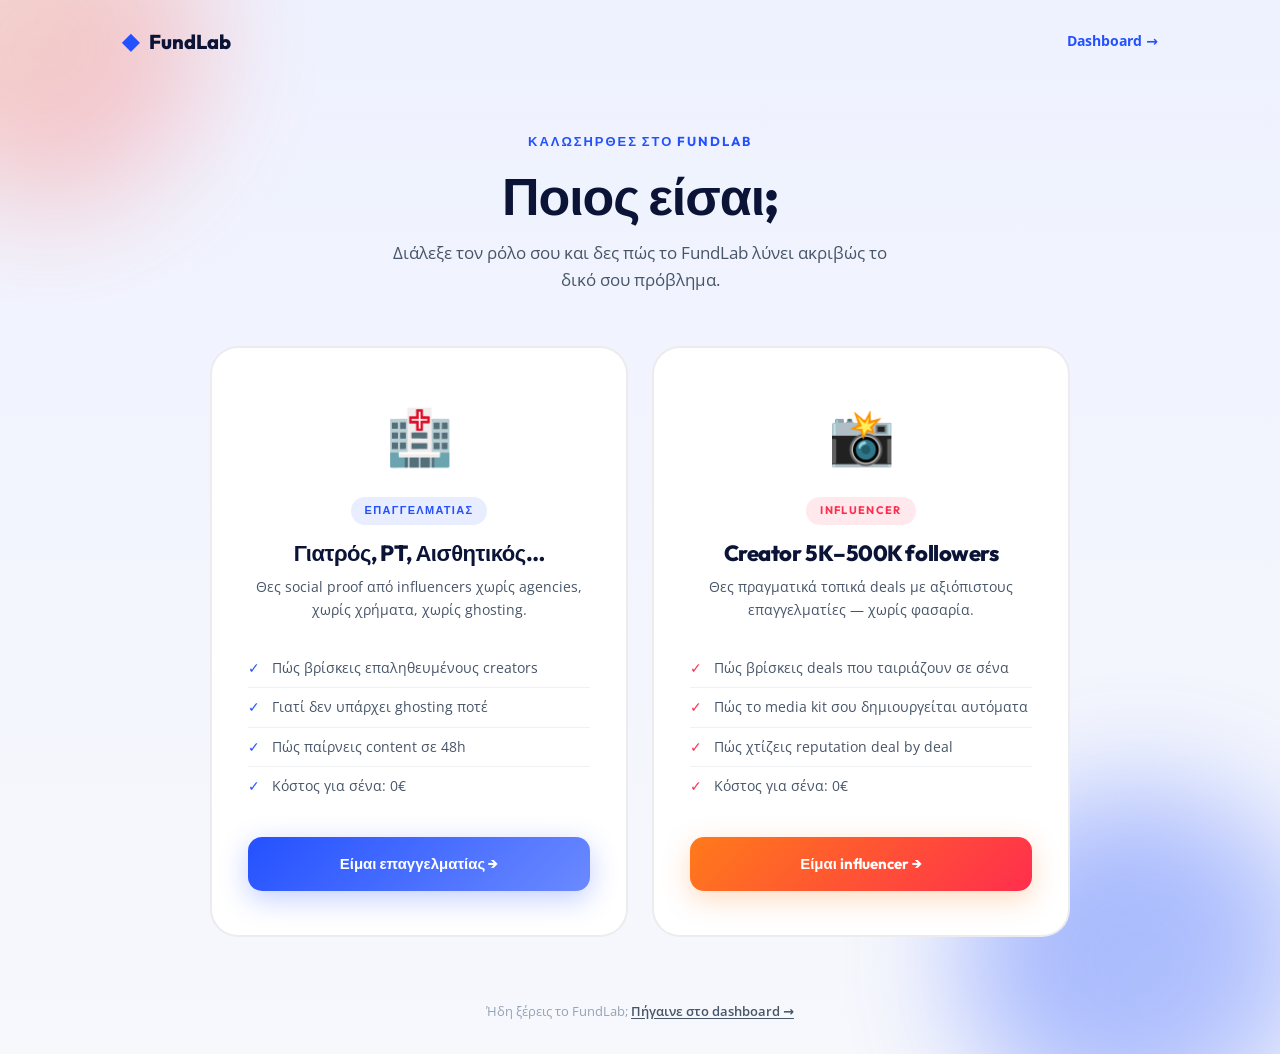
==== index.html @ 4b3912df "v1" ====
<!DOCTYPE html>
<html lang="el">
<head>
  <meta charset="UTF-8" />
  <meta name="viewport" content="width=device-width, initial-scale=1.0" />
  <title>FundLab — Επαγγελματίες & Influencers, χωρίς χρήματα</title>
  <meta name="description" content="Η πρώτη ελληνική πλατφόρμα barter μεταξύ τοπικών επαγγελματιών και influencers. Δωρεάν υπηρεσία για επαληθευμένο content. Χωρίς χρήματα, χωρίς ghosting." />
  <link rel="preconnect" href="https://fonts.googleapis.com" />
  <link rel="preconnect" href="https://fonts.gstatic.com" crossorigin />
  <link href="https://fonts.googleapis.com/css2?family=Open+Sans:wght@400;500;600;700&family=Outfit:wght@700;800&display=swap" rel="stylesheet" />
  <link rel="stylesheet" href="style.css" />
  <style>
    .choose-page {
      min-height: 100vh;
      background: linear-gradient(180deg, #eef2ff 0%, #f7f8fc 100%);
      display: flex;
      flex-direction: column;
      position: relative;
      overflow: hidden;
    }
    .choose-page .blob { position: absolute; width: 560px; height: 560px; filter: blur(60px); opacity: 0.28; pointer-events: none; }
    .choose-page .blob-1 { top: -200px; left: -200px; animation: float 12s ease-in-out infinite; }
    .choose-page .blob-2 { bottom: -220px; right: -160px; opacity: 0.42; animation: float 14s ease-in-out infinite reverse; }

    .choose-nav {
      position: relative; z-index: 2;
      display: flex; align-items: center; justify-content: space-between;
      max-width: 1100px; margin: 0 auto; width: 100%;
      padding: 24px 32px;
    }
    .choose-nav .brand { display: flex; align-items: center; gap: 10px; font-family: 'Outfit', sans-serif; font-weight: 800; font-size: 20px; color: #0b1437; text-decoration: none; }
    .choose-nav .brand-mark { color: #2451ff; font-size: 22px; }
    .choose-nav .nav-right { display: flex; align-items: center; gap: 24px; }
    .choose-nav .nav-right a { font-size: 14px; color: #475569; font-weight: 500; text-decoration: none; transition: color 0.2s; }
    .choose-nav .nav-right a:hover { color: #0b1437; }
    .choose-nav .nav-right .dash-link { color: #2451ff; font-weight: 700; }

    .choose-center {
      position: relative; z-index: 2;
      flex: 1;
      display: flex;
      flex-direction: column;
      align-items: center;
      justify-content: center;
      padding: 48px 24px 64px;
      text-align: center;
    }
    .choose-center .eyebrow {
      display: inline-block;
      font-family: 'Outfit', sans-serif;
      font-size: 13px; font-weight: 700;
      text-transform: uppercase; letter-spacing: 0.15em;
      color: #2451ff; margin-bottom: 16px;
    }
    .choose-center h1 {
      font-family: 'Outfit', sans-serif;
      font-size: clamp(30px, 4.5vw, 52px);
      font-weight: 800; color: #0b1437;
      letter-spacing: -0.02em; line-height: 1.1;
      margin-bottom: 14px;
    }
    .choose-center > p {
      font-size: 17px; color: #475569;
      max-width: 500px; margin: 0 auto 52px;
      line-height: 1.6;
    }

    .choose-cards {
      display: grid;
      grid-template-columns: 1fr 1fr;
      gap: 24px;
      max-width: 860px;
      width: 100%;
    }
    @media (max-width: 680px) { .choose-cards { grid-template-columns: 1fr; } }

    .choose-card {
      background: #fff;
      border: 2px solid rgba(15,23,42,0.08);
      border-radius: 28px;
      padding: 44px 36px;
      text-align: center;
      cursor: pointer;
      text-decoration: none;
      display: block;
      transition: all 0.25s ease;
      position: relative;
      overflow: hidden;
    }
    .choose-card::before {
      content: '';
      position: absolute; inset: -2px;
      border-radius: 30px;
      z-index: -1;
      opacity: 0;
      transition: opacity 0.3s;
    }
    .choose-card.pro::before { background: linear-gradient(135deg, #2451ff, #6b8aff); filter: blur(28px); }
    .choose-card.inf::before { background: linear-gradient(135deg, #ff7a1a, #ff2e4d); filter: blur(28px); }
    .choose-card:hover { transform: translateY(-7px); }
    .choose-card:hover::before { opacity: 0.28; }
    .choose-card.pro:hover { border-color: #2451ff; box-shadow: 0 24px 64px rgba(36,81,255,0.18); }
    .choose-card.inf:hover { border-color: #ff7a1a; box-shadow: 0 24px 64px rgba(255,122,26,0.18); }

    .choose-card-icon { font-size: 54px; margin-bottom: 18px; display: block; }
    .choose-card-badge {
      display: inline-block;
      font-family: 'Outfit', sans-serif;
      font-size: 11px; font-weight: 700;
      text-transform: uppercase; letter-spacing: 0.12em;
      padding: 5px 14px; border-radius: 999px;
      margin-bottom: 16px;
    }
    .choose-card.pro .choose-card-badge { background: rgba(36,81,255,0.10); color: #2451ff; }
    .choose-card.inf .choose-card-badge { background: rgba(255,46,77,0.10); color: #ff2e4d; }

    .choose-card h2 {
      font-family: 'Outfit', sans-serif;
      font-size: 22px; font-weight: 800; color: #0b1437;
      margin-bottom: 10px;
    }
    .choose-card > p {
      font-size: 14px; color: #475569; line-height: 1.65;
      margin-bottom: 28px;
    }
    .choose-card ul {
      list-style: none; text-align: left;
      margin-bottom: 32px;
    }
    .choose-card li {
      font-size: 14px; color: #475569;
      padding: 8px 0 8px 24px;
      position: relative;
      border-bottom: 1px solid rgba(15,23,42,0.06);
    }
    .choose-card li:last-child { border: none; }
    .choose-card li::before { content: '✓'; position: absolute; left: 0; font-weight: 800; }
    .choose-card.pro li::before { color: #2451ff; }
    .choose-card.inf li::before { color: #ff2e4d; }

    .choose-cta {
      display: block; width: 100%;
      padding: 15px;
      border-radius: 14px;
      font-family: 'Outfit', sans-serif;
      font-size: 15px; font-weight: 700;
      text-align: center; color: #fff;
      border: none; cursor: pointer;
      transition: all 0.2s;
    }
    .choose-card.pro .choose-cta { background: linear-gradient(135deg, #2451ff, #6b8aff); box-shadow: 0 8px 28px rgba(36,81,255,0.28); }
    .choose-card.inf .choose-cta { background: linear-gradient(135deg, #ff7a1a, #ff2e4d); box-shadow: 0 8px 28px rgba(255,122,26,0.28); }
    .choose-cta:hover { transform: translateY(-2px); }

    .choose-footer {
      position: relative; z-index: 2;
      text-align: center;
      padding: 0 0 32px;
      font-size: 13px; color: #94a3b8;
    }
    .choose-footer a { color: #475569; font-weight: 600; text-decoration: underline; text-underline-offset: 2px; }
  </style>
</head>
<body>
  <div class="choose-page">

    <svg class="blob blob-1" viewBox="0 0 600 600" aria-hidden="true">
      <path fill="url(#gb1)" d="M421,318Q396,386,329,420Q262,454,196,418Q130,382,99,316Q68,250,108,189Q148,128,219,109Q290,90,355,127Q420,164,433,207Q446,250,421,318Z"/>
      <defs><linearGradient id="gb1" x1="0" x2="1" y1="0" y2="1"><stop offset="0%" stop-color="#ff9a3c"/><stop offset="100%" stop-color="#ff2e4d"/></linearGradient></defs>
    </svg>
    <svg class="blob blob-2" viewBox="0 0 600 600" aria-hidden="true">
      <path fill="url(#gb2)" d="M453,324Q422,398,348,438Q274,478,201,438Q128,398,99,324Q70,250,108,182Q146,114,222,92Q298,70,367,103Q436,136,457,193Q478,250,453,324Z"/>
      <defs><linearGradient id="gb2" x1="0" x2="1" y1="0" y2="1"><stop offset="0%" stop-color="#2451ff"/><stop offset="100%" stop-color="#6b8aff"/></linearGradient></defs>
    </svg>

    <nav class="choose-nav">
      <a href="index.html" class="brand">
        <span class="brand-mark">◆</span>
        <span>FundLab</span>
      </a>
      <div class="nav-right">
        <a href="dashboard.html" class="dash-link">Dashboard →</a>
      </div>
    </nav>

    <div class="choose-center">
      <span class="eyebrow">Καλωσήρθες στο FundLab</span>
      <h1>Ποιος είσαι;</h1>
      <p>Διάλεξε τον ρόλο σου και δες πώς το FundLab λύνει ακριβώς το δικό σου πρόβλημα.</p>

      <div class="choose-cards">

        <a href="index-professional.html" class="choose-card pro">
          <span class="choose-card-icon">🏥</span>
          <span class="choose-card-badge">Επαγγελματίας</span>
          <h2>Γιατρός, PT, Αισθητικός…</h2>
          <p>Θες social proof από influencers χωρίς agencies, χωρίς χρήματα, χωρίς ghosting.</p>
          <ul>
            <li>Πώς βρίσκεις επαληθευμένους creators</li>
            <li>Γιατί δεν υπάρχει ghosting ποτέ</li>
            <li>Πώς παίρνεις content σε 48h</li>
            <li>Κόστος για σένα: 0€</li>
          </ul>
          <span class="choose-cta">Είμαι επαγγελματίας →</span>
        </a>

        <a href="index-influencer.html" class="choose-card inf">
          <span class="choose-card-icon">📸</span>
          <span class="choose-card-badge">Influencer</span>
          <h2>Creator 5K–500K followers</h2>
          <p>Θες πραγματικά τοπικά deals με αξιόπιστους επαγγελματίες — χωρίς φασαρία.</p>
          <ul>
            <li>Πώς βρίσκεις deals που ταιριάζουν σε σένα</li>
            <li>Πώς το media kit σου δημιουργείται αυτόματα</li>
            <li>Πώς χτίζεις reputation deal by deal</li>
            <li>Κόστος για σένα: 0€</li>
          </ul>
          <span class="choose-cta">Είμαι influencer →</span>
        </a>

      </div>
    </div>

    <div class="choose-footer">
      Ήδη ξέρεις το FundLab; <a href="dashboard.html">Πήγαινε στο dashboard →</a>
    </div>

  </div>
</body>
</html>
---- style.css ----
/* ============ DESIGN TOKENS ============ */
:root {
  --bg: #f7f8fc;
  --bg-2: #ffffff;
  --surface: #ffffff;
  --surface-2: #f1f3fa;
  --border: rgba(15,23,42,0.08);
  --border-strong: rgba(15,23,42,0.16);
  --text: #0b1437;
  --text-2: #475569;
  --text-3: #94a3b8;

  --brand: #2451ff;
  --brand-hover: #1a3fd6;
  --brand-2: #ff7a1a;
  --brand-3: #ff2e4d;
  --grad: linear-gradient(135deg, #ff7a1a 0%, #ff2e4d 100%);
  --grad-blue: linear-gradient(135deg, #2451ff 0%, #6b8aff 100%);
  --grad-soft: linear-gradient(135deg, rgba(255,122,26,0.10), rgba(255,46,77,0.10));

  --radius: 14px;
  --radius-lg: 24px;
  --radius-xl: 32px;

  --shadow: 0 10px 40px rgba(11,20,55,0.08);
  --shadow-glow: 0 14px 40px rgba(36,81,255,0.30);

  --max-w: 1180px;
  --font-display: 'Outfit', system-ui, sans-serif;
  --font-body: 'Open Sans', system-ui, sans-serif;
}

/* ============ RESET ============ */
* { box-sizing: border-box; margin: 0; padding: 0; }
html { scroll-behavior: smooth; }
body {
  font-family: var(--font-body);
  background: var(--bg);
  color: var(--text);
  line-height: 1.6;
  -webkit-font-smoothing: antialiased;
  overflow-x: hidden;
}
a { color: inherit; text-decoration: none; }
img { max-width: 100%; display: block; }
button, input, select { font-family: inherit; font-size: inherit; color: inherit; }

.container { max-width: var(--max-w); margin: 0 auto; padding: 0 24px; }
.center { text-align: center; }

/* ============ TYPOGRAPHY ============ */
h1, h2, h3, h4 { font-family: var(--font-display); font-weight: 800; letter-spacing: -0.02em; line-height: 1.1; }
.eyebrow {
  display: inline-block;
  font-family: var(--font-display);
  font-size: 13px;
  font-weight: 700;
  text-transform: uppercase;
  letter-spacing: 0.15em;
  color: var(--brand);
  margin-bottom: 14px;
}
.section-dark .eyebrow { color: #ffb27a; }
.section-title { font-size: clamp(32px, 5vw, 56px); margin-bottom: 16px; }
.section-lead { font-size: 18px; color: var(--text-2); max-width: 640px; margin-bottom: 48px; }
.center .section-lead { margin-left: auto; margin-right: auto; }
.grad {
  background: var(--grad-blue);
  -webkit-background-clip: text;
  background-clip: text;
  -webkit-text-fill-color: transparent;
}
.grad-warm {
  background: var(--grad);
  -webkit-background-clip: text;
  background-clip: text;
  -webkit-text-fill-color: transparent;
}

/* ============ BUTTONS ============ */
.btn {
  display: inline-flex;
  align-items: center;
  gap: 8px;
  padding: 12px 22px;
  border-radius: 999px;
  font-weight: 700;
  font-family: var(--font-display);
  border: 1px solid transparent;
  cursor: pointer;
  transition: all 0.2s ease;
  white-space: nowrap;
}
.btn-sm { padding: 9px 18px; font-size: 14px; }
.btn-lg { padding: 16px 30px; font-size: 16px; }
.btn-primary { background: var(--brand); color: #fff; box-shadow: 0 8px 24px rgba(36,81,255,0.25); }
.btn-primary:hover { transform: translateY(-2px); background: var(--brand-hover); box-shadow: 0 14px 36px rgba(36,81,255,0.40); }
.btn-warm { background: var(--grad); color: #fff; box-shadow: 0 8px 24px rgba(255,46,77,0.25); }
.btn-warm:hover { transform: translateY(-2px); box-shadow: 0 14px 36px rgba(255,46,77,0.40); }
.btn-ghost { background: rgba(36,81,255,0.06); color: var(--brand); border-color: rgba(36,81,255,0.18); }
.btn-ghost:hover { background: rgba(36,81,255,0.12); }
.btn-outline { background: transparent; color: var(--text); border-color: var(--border-strong); }
.btn-outline:hover { background: var(--surface-2); border-color: var(--brand); color: var(--brand); }

/* ============ BADGE ============ */
.badge {
  display: inline-flex;
  align-items: center;
  gap: 8px;
  padding: 7px 14px;
  border-radius: 999px;
  background: rgba(36,81,255,0.08);
  border: 1px solid rgba(36,81,255,0.20);
  color: var(--brand);
  font-size: 13px;
  font-weight: 600;
  margin-bottom: 24px;
}
.section-dark .badge { background: rgba(255,255,255,0.08); border-color: rgba(255,255,255,0.16); color: #a9bbff; }
.badge-light { background: rgba(255,255,255,0.10); border-color: rgba(255,255,255,0.20); color: #ffb27a; }
.dot {
  width: 7px; height: 7px; border-radius: 50%;
  background: var(--brand);
  box-shadow: 0 0 10px var(--brand);
  animation: pulse 2s ease infinite;
}
.badge-light .dot { background: var(--brand-3); box-shadow: 0 0 10px var(--brand-3); }
@keyframes pulse { 0%,100% { opacity: 1; } 50% { opacity: 0.5; } }

/* ============ NAV ============ */
.nav {
  position: sticky; top: 0; z-index: 100;
  background: rgba(247,248,252,0.80);
  backdrop-filter: blur(20px);
  border-bottom: 1px solid var(--border);
}
.nav-inner { display: flex; align-items: center; justify-content: space-between; height: 70px; }
.brand { display: inline-flex; align-items: center; gap: 10px; font-family: var(--font-display); font-weight: 800; font-size: 20px; color: var(--text); }
.brand-mark { color: var(--brand); font-size: 22px; }
.nav-links { display: flex; gap: 32px; }
.nav-links a { font-size: 14px; color: var(--text-2); font-weight: 500; transition: color 0.2s; }
.nav-links a:hover { color: var(--text); }
@media (max-width: 720px) { .nav-links { display: none; } }

/* ============ HERO ============ */
.hero { position: relative; padding: 90px 0 140px; overflow: hidden; background: linear-gradient(180deg, #eef2ff 0%, #f7f8fc 100%); }
.hero-bg { position: absolute; inset: 0; pointer-events: none; }
.blob { position: absolute; width: 560px; height: 560px; filter: blur(50px); opacity: 0.45; }
.blob-1 { top: -180px; left: -180px; opacity: 0.30; animation: float 12s ease-in-out infinite; }
.blob-2 { bottom: -220px; right: -180px; opacity: 0.55; animation: float 14s ease-in-out infinite reverse; }
@keyframes float { 0%,100% { transform: translate(0,0) rotate(0); } 50% { transform: translate(20px,-30px) rotate(8deg); } }
.grid-overlay {
  position: absolute; inset: 0;
  background-image:
    linear-gradient(rgba(11,20,55,0.05) 1px, transparent 1px),
    linear-gradient(90deg, rgba(11,20,55,0.05) 1px, transparent 1px);
  background-size: 60px 60px;
  mask-image: radial-gradient(ellipse at center, black 30%, transparent 70%);
}
.hero-inner {
  position: relative;
  display: grid;
  grid-template-columns: 1.1fr 1fr;
  gap: 60px;
  align-items: center;
}
.hero-text { text-align: left; }
.hero-title { font-size: clamp(36px, 5.2vw, 64px); margin-bottom: 22px; }
.hero-sub { font-size: clamp(16px, 1.5vw, 19px); color: var(--text-2); max-width: 540px; margin: 0 0 36px; }
.hero-actions { display: flex; gap: 14px; flex-wrap: wrap; margin-bottom: 56px; }
.hero-stats {
  display: flex; gap: 40px; flex-wrap: wrap;
  padding-top: 32px;
  border-top: 1px solid var(--border);
}
@media (max-width: 920px) {
  .hero-inner { grid-template-columns: 1fr; text-align: center; }
  .hero-text { text-align: center; }
  .hero-sub { margin-left: auto; margin-right: auto; }
  .hero-actions, .hero-stats { justify-content: center; }
}

/* Phone mockup */
.hero-phone { position: relative; display: flex; justify-content: center; }
.phone {
  position: relative;
  width: 320px;
  height: 640px;
  background: #0b1437;
  border-radius: 44px;
  padding: 14px;
  box-shadow:
    0 30px 80px rgba(11,20,55,0.25),
    0 0 0 1px rgba(11,20,55,0.10);
  transform: rotate(-3deg);
  transition: transform 0.4s ease;
}
.phone:hover { transform: rotate(0deg) translateY(-6px); }
.phone-notch {
  position: absolute;
  top: 18px; left: 50%; transform: translateX(-50%);
  width: 110px; height: 24px;
  background: #0b1437; border-radius: 0 0 16px 16px;
  z-index: 2;
}
.phone-screen {
  position: relative;
  width: 100%; height: 100%;
  background: linear-gradient(180deg, #fff6ee 0%, #f7f8fc 100%);
  border-radius: 32px;
  padding: 40px 16px 16px;
  overflow: hidden;
}
.phone-top { display: flex; justify-content: space-between; align-items: center; margin-bottom: 8px; padding: 0 4px; }
.phone-brand { font-family: var(--font-display); font-weight: 800; font-size: 14px; color: var(--text); }
.phone-brand span { color: var(--brand-3); margin-right: 4px; }
.phone-dot { width: 8px; height: 8px; border-radius: 50%; background: var(--brand-3); }
.phone-tab {
  font-family: var(--font-display);
  font-size: 20px; font-weight: 800;
  color: var(--text);
  margin: 8px 4px 16px;
}
.offer-card {
  background: #fff;
  border-radius: 18px;
  padding: 14px;
  margin-bottom: 12px;
  box-shadow: 0 6px 18px rgba(11,20,55,0.06);
  border: 1px solid rgba(11,20,55,0.04);
}
.offer-head { display: flex; align-items: center; gap: 10px; margin-bottom: 10px; }
.avatar {
  width: 36px; height: 36px; border-radius: 50%;
  display: flex; align-items: center; justify-content: center;
  font-family: var(--font-display); font-weight: 800; font-size: 12px; color: #fff;
  flex-shrink: 0;
}
.av-blue { background: var(--grad-blue); }
.av-orange { background: var(--grad); }
.offer-name { font-size: 13px; font-weight: 700; color: var(--text); }
.offer-meta { font-size: 11px; color: var(--text-3); }
.offer-value {
  margin-left: auto;
  font-family: var(--font-display); font-weight: 800; font-size: 14px;
  background: var(--grad); -webkit-background-clip: text; background-clip: text; -webkit-text-fill-color: transparent;
}
.offer-title { font-size: 13px; font-weight: 600; color: var(--text); margin-bottom: 8px; }
.offer-tags { display: flex; gap: 6px; margin-bottom: 10px; }
.tag {
  font-size: 10px; font-weight: 700;
  background: rgba(36,81,255,0.10); color: var(--brand);
  padding: 3px 8px; border-radius: 999px;
}
.offer-cta {
  background: var(--grad); color: #fff;
  text-align: center; font-size: 12px; font-weight: 700;
  padding: 8px; border-radius: 10px;
}

.float-pill {
  position: absolute;
  background: #fff;
  padding: 10px 14px;
  border-radius: 999px;
  font-size: 12px; font-weight: 700;
  box-shadow: 0 10px 28px rgba(11,20,55,0.12);
  border: 1px solid rgba(11,20,55,0.06);
}
.pill-1 { top: 60px; left: -20px; color: var(--brand); animation: bob 4s ease-in-out infinite; }
.pill-2 { bottom: 100px; right: -10px; color: var(--brand-3); animation: bob 5s ease-in-out infinite reverse; }
@keyframes bob { 0%,100% { transform: translateY(0); } 50% { transform: translateY(-8px); } }

@media (max-width: 920px) {
  .hero-phone { margin-top: 40px; }
  .phone { transform: rotate(0deg); }
}

/* Section divider waves */
.section-divider {
  position: absolute;
  bottom: -1px; left: 0; right: 0;
  width: 100%; height: 80px;
  display: block;
  z-index: 2;
}
.section { position: relative; }
.wave { position: absolute; left: 0; right: 0; width: 100%; height: 80px; display: block; z-index: 2; pointer-events: none; }
.wave-top { top: -1px; }
.has-wave-top { padding-top: 140px; }

/* Trust grid with media-kit mockup */
.trust-grid { display: grid; grid-template-columns: 1fr 1fr; gap: 60px; align-items: center; }
.trust-mini { display: grid; grid-template-columns: 1fr 1fr; gap: 14px; margin-top: 32px; }
@media (max-width: 920px) { .trust-grid { grid-template-columns: 1fr; } }

.kit-wrap { position: relative; display: flex; justify-content: center; }
.kit-card {
  position: relative;
  width: 340px;
  background: #fff;
  border-radius: 24px;
  box-shadow: 0 30px 70px rgba(11,20,55,0.18), 0 0 0 1px rgba(11,20,55,0.06);
  overflow: hidden;
  transform: rotate(2deg);
  transition: transform 0.4s ease;
}
.kit-card:hover { transform: rotate(0); }
.kit-cover {
  height: 90px;
  background: var(--grad-blue);
  position: relative;
}
.kit-cover::after {
  content: '';
  position: absolute; inset: 0;
  background: radial-gradient(circle at 80% 30%, rgba(255,122,26,0.35), transparent 50%);
}
.kit-avatar {
  width: 70px; height: 70px;
  border-radius: 50%;
  background: var(--grad);
  color: #fff;
  font-family: var(--font-display); font-weight: 800; font-size: 22px;
  display: flex; align-items: center; justify-content: center;
  margin: -40px 0 0 22px;
  border: 4px solid #fff;
  position: relative;
}
.kit-body { padding: 12px 22px 22px; }
.kit-name { font-family: var(--font-display); font-weight: 800; font-size: 18px; color: var(--text); }
.kit-handle { font-size: 13px; color: var(--text-3); margin-bottom: 14px; }
.kit-tags { display: flex; gap: 6px; flex-wrap: wrap; margin-bottom: 16px; }
.tag-blue { background: rgba(36,81,255,0.10); color: var(--brand); font-size: 11px; font-weight: 700; padding: 4px 10px; border-radius: 999px; }
.kit-stats {
  display: grid; grid-template-columns: repeat(3,1fr);
  gap: 8px;
  padding: 14px 0;
  border-top: 1px solid var(--border);
  border-bottom: 1px solid var(--border);
  margin-bottom: 14px;
}
.kit-stat { text-align: center; }
.kit-stat strong { display: block; font-family: var(--font-display); font-weight: 800; font-size: 16px; color: var(--brand); }
.kit-stat span { font-size: 10px; color: var(--text-3); text-transform: uppercase; letter-spacing: 0.08em; }
.kit-row { display: flex; justify-content: space-between; align-items: center; margin-bottom: 8px; font-size: 13px; }
.kit-label { color: var(--text-3); font-weight: 600; }
.kit-stars { color: #ffb800; font-weight: 700; }
.kit-stars small { color: var(--text); margin-left: 4px; }
.kit-pill { background: rgba(36,81,255,0.10); color: var(--brand); padding: 3px 10px; border-radius: 999px; font-size: 11px; font-weight: 700; }
.kit-verified {
  margin-top: 12px;
  text-align: center;
  background: var(--grad-blue);
  color: #fff;
  padding: 8px;
  border-radius: 10px;
  font-size: 12px; font-weight: 700;
}
.kit-pill-1 { top: 30px; right: -10px; color: var(--brand); animation: bob 4s ease-in-out infinite; }
.kit-pill-2 { bottom: 60px; left: -20px; color: var(--brand-3); animation: bob 5s ease-in-out infinite reverse; }
.stat { display: flex; flex-direction: column; align-items: center; }
.stat strong { font-family: var(--font-display); font-size: 36px; font-weight: 800; background: var(--grad); -webkit-background-clip: text; background-clip: text; -webkit-text-fill-color: transparent; }
.stat span { font-size: 13px; color: var(--text-3); text-transform: uppercase; letter-spacing: 0.1em; margin-top: 4px; }

/* ============ SECTIONS ============ */
.section { padding: 100px 0; }
.section-dark { background: linear-gradient(180deg, #0b1437 0%, #122067 100%); color: #fff; border-top: 1px solid var(--border); border-bottom: 1px solid var(--border); }
.section-dark .section-lead, .section-dark .card p, .section-dark .pillar p, .section-dark .audience li { color: rgba(255,255,255,0.75); }
.section-dark .card, .section-dark .pillar, .section-dark .audience { background: rgba(255,255,255,0.05); border-color: rgba(255,255,255,0.10); color: #fff; }
.section-dark .audience li { border-color: rgba(255,255,255,0.10); }
.section-dark .pillar::before { background: linear-gradient(135deg, rgba(255,122,26,0.20), rgba(36,81,255,0.20)); }
.section-dark .pillar-num { color: var(--brand-2); }
.section-dark .audience li::before { color: var(--brand-2); }

/* ============ CARDS / GRIDS ============ */
.grid-2 { display: grid; grid-template-columns: repeat(auto-fit, minmax(320px, 1fr)); gap: 24px; }
.grid-3 { display: grid; grid-template-columns: repeat(auto-fit, minmax(280px, 1fr)); gap: 24px; }
.grid-4 { display: grid; grid-template-columns: repeat(auto-fit, minmax(220px, 1fr)); gap: 20px; }

.card {
  background: var(--surface);
  border: 1px solid var(--border);
  border-radius: var(--radius-lg);
  padding: 36px;
  transition: all 0.3s ease;
}
.card:hover { border-color: var(--border-strong); transform: translateY(-4px); }
.card-icon { font-size: 36px; margin-bottom: 18px; }
.card h3 { font-size: 22px; margin-bottom: 10px; }
.card p { color: var(--text-2); }

/* Pillars */
.pillar {
  background: var(--surface);
  border: 1px solid var(--border);
  border-radius: var(--radius-lg);
  padding: 40px 32px;
  position: relative;
  overflow: hidden;
}
.pillar::before {
  content: '';
  position: absolute; inset: 0;
  background: var(--grad-soft);
  opacity: 0;
  transition: opacity 0.3s;
}
.pillar:hover::before { opacity: 1; }
.pillar > * { position: relative; }
.pillar-num { font-family: var(--font-display); font-weight: 800; font-size: 14px; color: var(--brand); letter-spacing: 0.1em; margin-bottom: 16px; }
.pillar h3 { font-size: 22px; margin-bottom: 10px; }
.pillar p { color: var(--text-2); }

/* Steps */
.steps { display: grid; grid-template-columns: repeat(auto-fit, minmax(280px, 1fr)); gap: 20px; counter-reset: step; }
.step {
  background: var(--surface);
  border: 1px solid var(--border);
  border-radius: var(--radius);
  padding: 28px;
  transition: all 0.25s ease;
}
.step:hover { border-color: var(--brand); transform: translateY(-3px); }
.step-n {
  display: inline-flex;
  width: 36px; height: 36px;
  border-radius: 50%;
  background: var(--grad);
  color: #fff;
  font-family: var(--font-display);
  font-weight: 800;
  align-items: center;
  justify-content: center;
  margin-bottom: 14px;
}
.step h4 { font-size: 17px; margin-bottom: 8px; }
.step p { color: var(--text-2); font-size: 15px; }

/* Audience */
.audience {
  background: var(--surface);
  border: 1px solid var(--border);
  border-radius: var(--radius-lg);
  padding: 40px;
}
.audience-tag {
  display: inline-block;
  font-family: var(--font-display);
  font-size: 12px;
  font-weight: 700;
  letter-spacing: 0.1em;
  text-transform: uppercase;
  padding: 6px 12px;
  border-radius: 999px;
  margin-bottom: 20px;
}
.audience-tag.pro { background: rgba(36,81,255,0.12); color: var(--brand); }
.audience-tag.inf { background: rgba(255,46,77,0.12); color: var(--brand-3); }
.section-dark .audience-tag.pro { background: rgba(107,138,255,0.18); color: #a9bbff; }
.section-dark .audience-tag.inf { background: rgba(255,122,26,0.20); color: #ffb27a; }
.audience h3 { font-size: 22px; margin-bottom: 20px; line-height: 1.3; }
.audience ul { list-style: none; margin-bottom: 28px; }
.audience li { padding: 10px 0 10px 28px; position: relative; color: var(--text-2); border-bottom: 1px solid var(--border); }
.audience li:last-child { border: none; }
.audience li::before { content: '✓'; position: absolute; left: 0; color: var(--brand); font-weight: 800; }

/* Trust */
.trust-card {
  background: var(--surface);
  border: 1px solid var(--border);
  border-radius: var(--radius);
  padding: 28px 22px;
  text-align: center;
}
.trust-ico {
  width: 48px; height: 48px;
  border-radius: 14px;
  background: var(--grad);
  color: #fff;
  font-size: 22px;
  display: inline-flex;
  align-items: center;
  justify-content: center;
  margin-bottom: 14px;
}
.trust-card h4 { font-size: 16px; margin-bottom: 4px; }
.trust-card p { font-size: 14px; color: var(--text-3); }

/* ============ CTA ============ */
.cta-section { padding: 80px 0; }
.cta-card {
  position: relative;
  background: linear-gradient(135deg, #0b1437 0%, #1a2d80 100%);
  color: #fff;
  border: 1px solid rgba(255,255,255,0.10);
  border-radius: var(--radius-xl);
  padding: 72px 40px;
  text-align: center;
  overflow: hidden;
}
.cta-card::before {
  content: '';
  position: absolute; inset: -2px;
  background: var(--grad);
  border-radius: var(--radius-xl);
  z-index: -1;
  opacity: 0.45;
  filter: blur(50px);
}
.cta-card > p { color: rgba(255,255,255,0.75); }
.cta-card h2 { font-size: clamp(28px, 4vw, 44px); margin-bottom: 12px; }
.cta-card > p { color: var(--text-2); max-width: 520px; margin: 0 auto 36px; }

.form { max-width: 640px; margin: 0 auto; }
.role-toggle {
  display: inline-flex;
  background: rgba(255,255,255,0.08);
  border: 1px solid rgba(255,255,255,0.12);
  border-radius: 999px;
  padding: 5px;
  margin-bottom: 20px;
}
.role-opt { position: relative; cursor: pointer; }
.role-opt input { position: absolute; opacity: 0; }
.role-opt span {
  display: block;
  padding: 9px 22px;
  border-radius: 999px;
  font-size: 14px;
  font-weight: 600;
  color: rgba(255,255,255,0.70);
  transition: all 0.2s ease;
}
.role-opt input:checked + span { background: var(--grad); color: #fff; }

.form-row {
  display: grid;
  grid-template-columns: 1fr 150px auto;
  gap: 10px;
  background: #fff;
  border: 1px solid rgba(255,255,255,0.18);
  border-radius: 999px;
  padding: 6px;
}
.form-row input, .form-row select {
  background: transparent;
  border: none;
  padding: 12px 18px;
  outline: none;
  color: var(--text);
  font-size: 15px;
}
.form-row select { color: var(--text-2); cursor: pointer; }
.form-row select option { background: #fff; color: var(--text); }
.form-row input::placeholder { color: var(--text-3); }
.form-fine { font-size: 13px; color: rgba(255,255,255,0.55); margin-top: 16px; }
.form-fine-link { color: rgba(255,255,255,0.75); text-decoration: underline; text-underline-offset: 2px; }
.form-fine-link:hover { color: #fff; }
@media (max-width: 640px) {
  .form-row { grid-template-columns: 1fr; border-radius: var(--radius); }
  .form-row button { width: 100%; justify-content: center; }
}

.form-success {
  background: rgba(255,255,255,0.08);
  border: 1px solid rgba(255,255,255,0.18);
  border-radius: var(--radius-lg);
  padding: 40px;
  max-width: 520px;
  margin: 0 auto;
  color: #fff;
}
.form-success p { color: rgba(255,255,255,0.75); }
.check {
  width: 56px; height: 56px;
  border-radius: 50%;
  background: var(--grad);
  color: #fff;
  font-size: 28px;
  font-weight: 800;
  display: inline-flex;
  align-items: center;
  justify-content: center;
  margin-bottom: 16px;
}
.form-success h3 { font-size: 24px; margin-bottom: 8px; }
.form-success p { color: var(--text-2); }

/* ============ FAQ ============ */
.faq { max-width: 760px; margin: 0 auto; }
.faq details {
  background: var(--surface);
  border: 1px solid var(--border);
  border-radius: var(--radius);
  padding: 22px 26px;
  margin-bottom: 12px;
  transition: border-color 0.2s;
}
.faq details[open] { border-color: var(--brand); box-shadow: 0 8px 24px rgba(36,81,255,0.08); }
.faq summary {
  font-family: var(--font-display);
  font-weight: 700;
  font-size: 17px;
  cursor: pointer;
  list-style: none;
  display: flex;
  justify-content: space-between;
  align-items: center;
}
.faq summary::-webkit-details-marker { display: none; }
.faq summary::after {
  content: '+';
  font-size: 24px;
  color: var(--brand);
  font-weight: 400;
  transition: transform 0.2s;
}
.faq details[open] summary::after { transform: rotate(45deg); }
.faq details p { margin-top: 14px; color: var(--text-2); }

/* ============ FOOTER ============ */
.footer { padding: 48px 0; border-top: 1px solid var(--border); background: var(--surface-2); }
.footer-inner {
  display: flex;
  justify-content: space-between;
  align-items: center;
  gap: 24px;
  flex-wrap: wrap;
}
.footer-links { display: flex; gap: 28px; }
.footer-links a { color: var(--text-2); font-size: 14px; }
.footer-links a:hover { color: var(--text); }
.footer-copy { color: var(--text-3); font-size: 13px; }

/* ============ ANIMATIONS ============ */
@media (prefers-reduced-motion: no-preference) {
  .card, .pillar, .step, .audience, .trust-card {
    opacity: 0;
    transform: translateY(20px);
    animation: rise 0.6s ease forwards;
  }
  @keyframes rise { to { opacity: 1; transform: translateY(0); } }
}
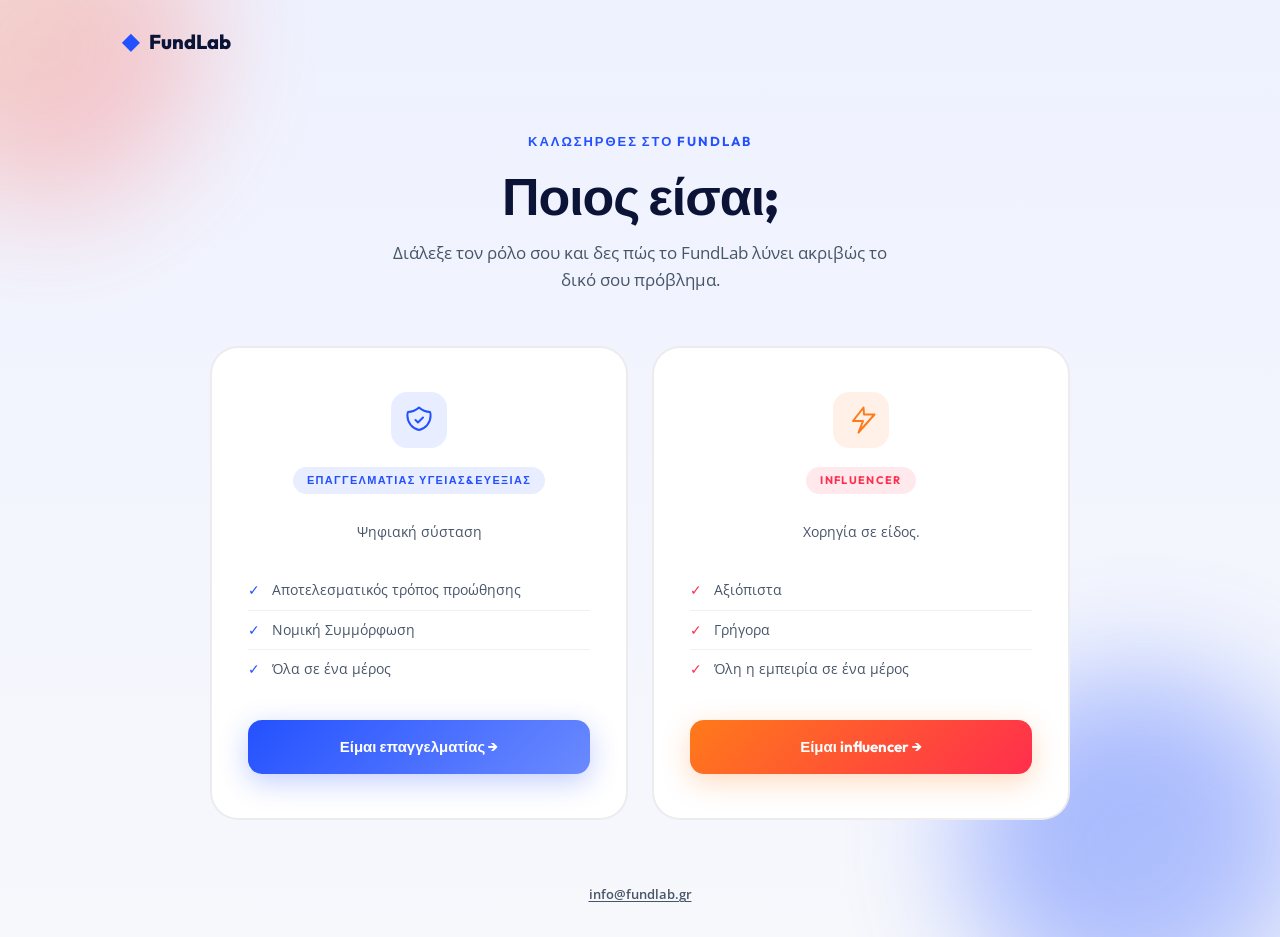
==== commit ed48952e: "v1" ====
--- a/index.html
+++ b/index.html
@@ -102,7 +102,7 @@
     .choose-card.pro:hover { border-color: #2451ff; box-shadow: 0 24px 64px rgba(36,81,255,0.18); }
     .choose-card.inf:hover { border-color: #ff7a1a; box-shadow: 0 24px 64px rgba(255,122,26,0.18); }
 
-    .choose-card-icon { font-size: 54px; margin-bottom: 18px; display: block; }
+    .choose-card-icon { margin-bottom: 18px; display: flex; justify-content: center; }
     .choose-card-badge {
       display: inline-block;
       font-family: 'Outfit', sans-serif;
@@ -179,7 +179,6 @@
         <span>FundLab</span>
       </a>
       <div class="nav-right">
-        <a href="dashboard.html" class="dash-link">Dashboard →</a>
       </div>
     </nav>
 
@@ -191,29 +190,39 @@
       <div class="choose-cards">
 
         <a href="index-professional.html" class="choose-card pro">
-          <span class="choose-card-icon">🏥</span>
-          <span class="choose-card-badge">Επαγγελματίας</span>
-          <h2>Γιατρός, PT, Αισθητικός…</h2>
-          <p>Θες social proof από influencers χωρίς agencies, χωρίς χρήματα, χωρίς ghosting.</p>
+          <span class="choose-card-icon">
+            <svg width="56" height="56" viewBox="0 0 56 56" fill="none" xmlns="http://www.w3.org/2000/svg">
+              <rect width="56" height="56" rx="16" fill="rgba(36,81,255,0.10)"/>
+              <path d="M28 15.5c-2.9 2.7-6.8 4.4-11 4.4-.4 1.1-.6 2.3-.6 3.6 0 7 4.8 12.9 11.6 14.5 6.8-1.6 11.6-7.5 11.6-14.5 0-1.3-.2-2.5-.6-3.6-4.2 0-8.1-1.7-11-4.4z" stroke="#2451ff" stroke-width="2" stroke-linejoin="round" fill="none"/>
+              <path d="M24.5 28l2.5 2.5 5-5" stroke="#2451ff" stroke-width="2" stroke-linecap="round" stroke-linejoin="round"/>
+            </svg>
+          </span>
+          <span class="choose-card-badge">Επαγγελματίας Υγείας&Ευεξίας</span>
+          <h2></h2>
+          <p>Ψηφιακή σύσταση</p>
           <ul>
-            <li>Πώς βρίσκεις επαληθευμένους creators</li>
-            <li>Γιατί δεν υπάρχει ghosting ποτέ</li>
-            <li>Πώς παίρνεις content σε 48h</li>
-            <li>Κόστος για σένα: 0€</li>
+            
+            <li>Αποτελεσματικός τρόπος προώθησης</li>
+            <li>Νομική Συμμόρφωση</li>
+            <li>Όλα σε ένα μέρος</li>
           </ul>
           <span class="choose-cta">Είμαι επαγγελματίας →</span>
         </a>
 
         <a href="index-influencer.html" class="choose-card inf">
-          <span class="choose-card-icon">📸</span>
+          <span class="choose-card-icon">
+            <svg width="56" height="56" viewBox="0 0 56 56" fill="none" xmlns="http://www.w3.org/2000/svg">
+              <rect width="56" height="56" rx="16" fill="rgba(255,122,26,0.10)"/>
+              <path d="M30.5 15.5L20 29h10l-4.5 11.5 16-18H31l-.5-7z" stroke="#ff7a1a" stroke-width="2" stroke-linecap="round" stroke-linejoin="round" fill="none"/>
+            </svg>
+          </span>
           <span class="choose-card-badge">Influencer</span>
-          <h2>Creator 5K–500K followers</h2>
-          <p>Θες πραγματικά τοπικά deals με αξιόπιστους επαγγελματίες — χωρίς φασαρία.</p>
+          <h2></h2>
+          <p>Χορηγία σε είδος.</p>
           <ul>
-            <li>Πώς βρίσκεις deals που ταιριάζουν σε σένα</li>
-            <li>Πώς το media kit σου δημιουργείται αυτόματα</li>
-            <li>Πώς χτίζεις reputation deal by deal</li>
-            <li>Κόστος για σένα: 0€</li>
+            <li>Αξιόπιστα</li>
+            <li>Γρήγορα</li>
+            <li>Όλη η εμπειρία σε ένα μέρος</li>
           </ul>
           <span class="choose-cta">Είμαι influencer →</span>
         </a>
@@ -222,7 +231,7 @@
     </div>
 
     <div class="choose-footer">
-      Ήδη ξέρεις το FundLab; <a href="dashboard.html">Πήγαινε στο dashboard →</a>
+      <a href="mailto:info@fundlab.gr">info@fundlab.gr</a>
     </div>
 
   </div>
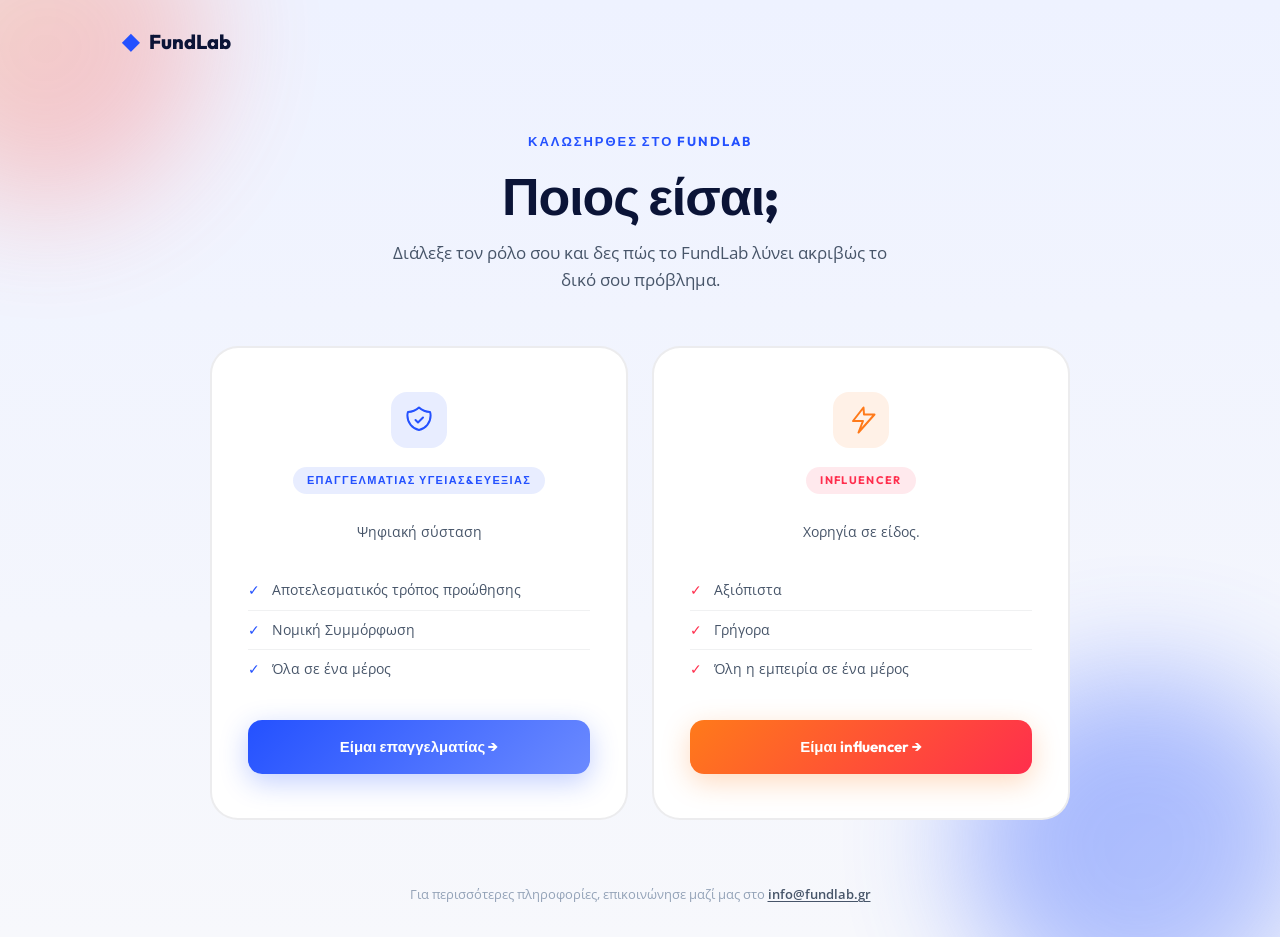
==== commit 29156eab: "v2 final 1 try" ====
--- a/index.html
+++ b/index.html
@@ -231,7 +231,7 @@
     </div>
 
     <div class="choose-footer">
-      <a href="mailto:info@fundlab.gr">info@fundlab.gr</a>
+     <p> Για περισσότερες πληροφορίες, επικοινώνησε μαζί μας στο <a href="mailto:info@fundlab.gr">info@fundlab.gr</a></p>
     </div>
 
   </div>
--- a/style.css
+++ b/style.css
@@ -53,7 +53,7 @@
 .eyebrow {
   display: inline-block;
   font-family: var(--font-display);
-  font-size: 13px;
+  font-size: 22px;
   font-weight: 700;
   text-transform: uppercase;
   letter-spacing: 0.15em;
